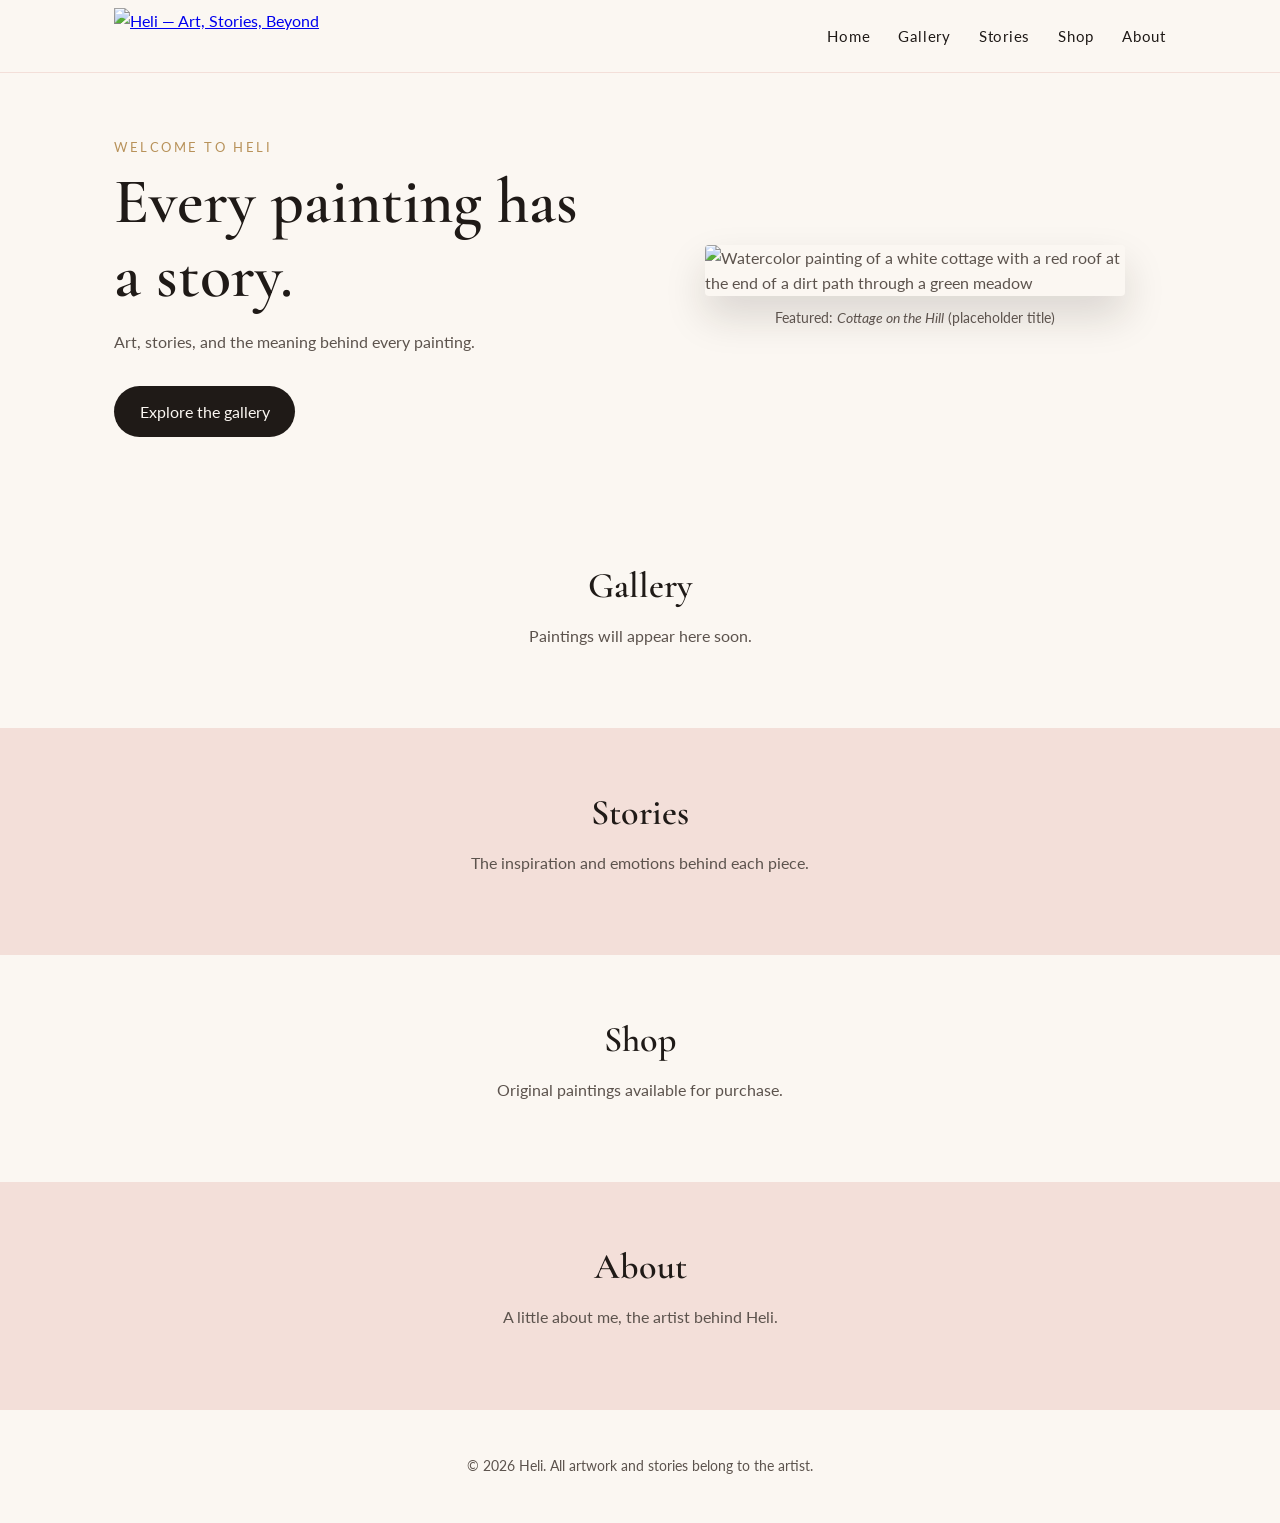
==== index.html @ 149f7188 "Day 2: organize structure, link CSS/JS, build homepage skeleton" ====
<!DOCTYPE html>
<html lang="en">
<head>
    <meta charset="UTF-8"> <!-- support for special characters -->
    <meta name="viewport" content="width=device-width, initial-scale=1.0"> <!-- helps the page fit mobile screens correctly -->
    <meta name="description" content="Heli — a personal art portfolio where every painting has a story.">
    <title>Heli | Art, Stories & Beyond</title>

    <!-- Fonts: an elegant serif for headings (matches the logo), a clean sans-serif for body text -->
    <link rel="preconnect" href="https://fonts.googleapis.com">
    <link rel="preconnect" href="https://fonts.gstatic.com" crossorigin>
    <link href="https://fonts.googleapis.com/css2?family=Cormorant+Garamond:ital,wght@0,500;0,600;1,500&family=Lato:wght@400;700&display=swap" rel="stylesheet">

    <!-- Our own styles. The path is relative to THIS file: index.html → css/style.css -->
    <link rel="stylesheet" href="css/style.css">
</head>
<body>

    <!-- HEADER: the bar at the top with the logo and the navigation links -->
    <header class="site-header">
        <nav class="nav">
            <a href="#home" class="nav-logo">
                <img src="images/heli-logo.png" alt="Heli — Art, Stories, Beyond">
            </a>
            <ul class="nav-links">
                <li><a href="#home">Home</a></li>
                <li><a href="#gallery">Gallery</a></li>
                <li><a href="#stories">Stories</a></li>
                <li><a href="#shop">Shop</a></li>
                <li><a href="#about">About</a></li>
            </ul>
        </nav>
    </header>

    <!-- MAIN: everything that is the actual content of the page -->
    <main>

        <!-- HERO: the first thing visitors see. id="home" is what the "Home" link (#home) jumps to -->
        <section id="home" class="hero">
            <div class="hero-text">
                <p class="eyebrow">Welcome to Heli</p>
                <!-- Only ONE h1 per page: it tells browsers and search engines what the page is about -->
                <h1>Every painting has a story.</h1>
                <p>
                    Art, stories, and the meaning behind every painting.
                    <!-- TODO: write a sentence or two in your own voice about your featured painting -->
                </p>
                <a href="#gallery" class="button">Explore the gallery</a>
            </div>
            <figure class="hero-art">
                <img src="images/sample-painting.jpg" alt="Watercolor painting of a white cottage with a red roof at the end of a dirt path through a green meadow">
                <figcaption>Featured: <em>Cottage on the Hill</em> (placeholder title)</figcaption>
            </figure>
        </section>

        <!-- The sections below are placeholders so every nav link has somewhere to go.
             We will fill each one in on later days. -->

        <section id="gallery" class="section">
            <h2>Gallery</h2>
            <p>Paintings will appear here soon.</p>
        </section>

        <section id="stories" class="section section-alt">
            <h2>Stories</h2>
            <p>The inspiration and emotions behind each piece.</p>
        </section>

        <section id="shop" class="section">
            <h2>Shop</h2>
            <p>Original paintings available for purchase.</p>
        </section>

        <section id="about" class="section section-alt">
            <h2>About</h2>
            <p>A little about me, the artist behind Heli.</p>
        </section>

    </main>

    <!-- FOOTER: the bottom of every page -->
    <footer class="site-footer">
        <!-- The year is filled in by js/script.js, so you never have to update it by hand -->
        <p>&copy; <span id="year"></span> Heli. All artwork and stories belong to the artist.</p>
    </footer>

    <!-- The script goes at the END of body, so all the HTML above exists before the JavaScript runs -->
    <script src="js/script.js"></script>
</body>
</html>
---- css/style.css ----
/* ==========================================================
   Main stylesheet
   Read top to bottom: variables → reset → layout pieces
   ========================================================== */


/* ---------- 1. Design tokens (CSS variables) ----------
   Colors are taken from the logo. Define them ONCE here and
   reuse them with var(--name). Change one value → whole site updates. */
   :root {
    --cream:     #fbf7f2;   /* page background, like watercolor paper */
    --blush:     #f3dfd9;   /* soft pink from the dress */
    --gold:      #b8925a;   /* the little star */
    --ink:       #1f1a17;   /* the "Heli" lettering */
    --ink-soft:  #5c534d;   /* body text, a bit lighter than headings */

    --font-heading: "Cormorant Garamond", Georgia, serif;
    --font-body:    "Lato", Arial, sans-serif;

    --max-width: 1100px;    /* content never gets wider than this */
}


/* ---------- 2. Small reset ----------
   Browsers add their own default spacing; we remove the bits that get in the way. */
*,
*::before,
*::after {
    box-sizing: border-box;  /* width now INCLUDES padding + border: much easier to reason about */
}

html {
    scroll-behavior: smooth; /* nav links glide to their section instead of jumping */
}

body {
    margin: 0;
    background-color: var(--cream);
    color: var(--ink-soft);
    font-family: var(--font-body);
    line-height: 1.6;
}

img {
    max-width: 100%;         /* images never overflow their container */
    display: block;
}

h1, h2 {
    font-family: var(--font-heading);
    color: var(--ink);
    font-weight: 600;
    line-height: 1.15;
}


/* ---------- 3. Header & navigation ---------- */
.site-header {
    position: sticky;        /* stays at the top while you scroll */
    top: 0;
    z-index: 10;             /* sits above the page content */
    background-color: rgba(251, 247, 242, 0.92); /* cream, slightly see-through */
    border-bottom: 1px solid var(--blush);
}

.nav {
    max-width: var(--max-width);
    margin: 0 auto;          /* "auto" left/right = centered */
    padding: 0.5rem 1.5rem;
    display: flex;           /* put logo and links in one row */
    align-items: center;
    justify-content: space-between; /* logo on the left, links on the right */
}

.nav-logo img {
    height: 56px;
    width: auto;
}

.nav-links {
    list-style: none;        /* remove the bullet points */
    margin: 0;
    padding: 0;
    display: flex;
    gap: 1.75rem;
}

.nav-links a {
    color: var(--ink);
    text-decoration: none;
    font-size: 0.95rem;
    letter-spacing: 0.05em;
    padding-bottom: 2px;
    border-bottom: 1px solid transparent;
    transition: border-color 0.2s, color 0.2s;
}

.nav-links a:hover,
.nav-links a:focus-visible {
    color: var(--gold);
    border-color: var(--gold);
}


/* ---------- 4. Hero ---------- */
.hero {
    max-width: var(--max-width);
    margin: 0 auto;
    padding: 4rem 1.5rem;
    display: grid;
    grid-template-columns: 1fr 1fr; /* two equal columns: text | painting */
    gap: 3rem;
    align-items: center;
}

.eyebrow {                   /* the small label above the big heading */
    text-transform: uppercase;
    letter-spacing: 0.2em;
    font-size: 0.8rem;
    color: var(--gold);
    margin: 0;
}

.hero h1 {
    font-size: clamp(2.5rem, 5vw, 4rem); /* grows with the screen, but stays between 2.5rem and 4rem */
    margin: 0.5rem 0 1rem;
}

.button {
    display: inline-block;
    margin-top: 1rem;
    padding: 0.8rem 1.6rem;
    background-color: var(--ink);
    color: var(--cream);
    text-decoration: none;
    border-radius: 999px;    /* fully rounded "pill" shape */
    transition: background-color 0.2s;
}

.button:hover,
.button:focus-visible {
    background-color: var(--gold);
}

.hero-art {
    margin: 0;
}

.hero-art img {
    width: 100%;
    max-width: 420px;
    margin: 0 auto;
    border-radius: 4px;
    box-shadow: 0 20px 40px rgba(31, 26, 23, 0.15); /* soft shadow so the painting "lifts" off the page */
}

.hero-art figcaption {
    text-align: center;
    margin-top: 0.75rem;
    font-size: 0.85rem;
}


/* ---------- 5. Placeholder sections ---------- */
.section {
    padding: 4rem 1.5rem;
    text-align: center;
    scroll-margin-top: 80px; /* stops the sticky header from covering the heading after a nav click */
}

.section-alt {
    background-color: var(--blush);
}

.section h2 {
    font-size: 2.25rem;
    margin: 0 0 0.5rem;
}


/* ---------- 6. Footer ---------- */
.site-footer {
    text-align: center;
    padding: 2rem 1.5rem;
    font-size: 0.85rem;
    border-top: 1px solid var(--blush);
}


/* ---------- 7. Responsive: small screens ----------
   Everything above is the desktop layout. These rules only apply
   when the screen is 768px wide or less (tablets and phones). */
@media (max-width: 768px) {
    .nav {
        flex-direction: column; /* stack logo above links */
        gap: 0.5rem;
    }

    .nav-links {
        gap: 1rem;
        flex-wrap: wrap;
        justify-content: center;
    }

    .hero {
        grid-template-columns: 1fr; /* one column: text, then painting */
        text-align: center;
        padding-top: 2rem;
    }
}
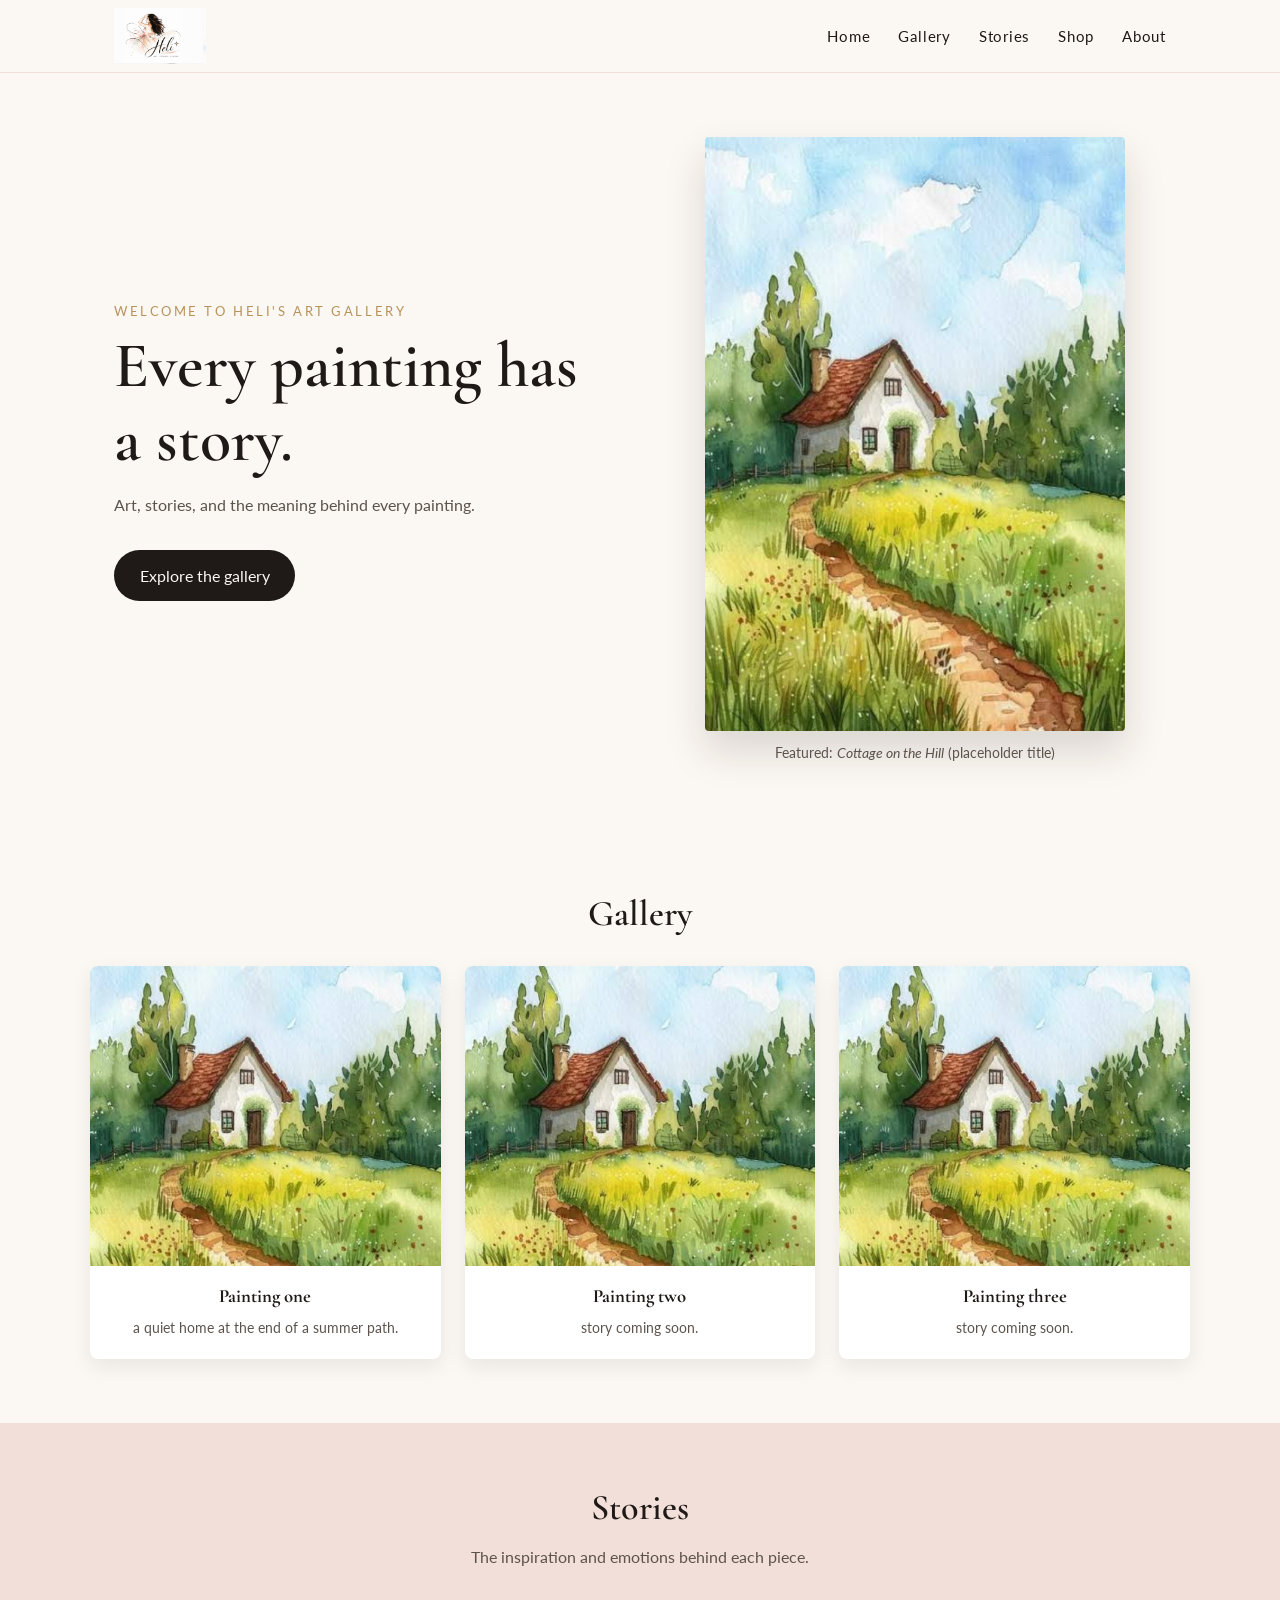
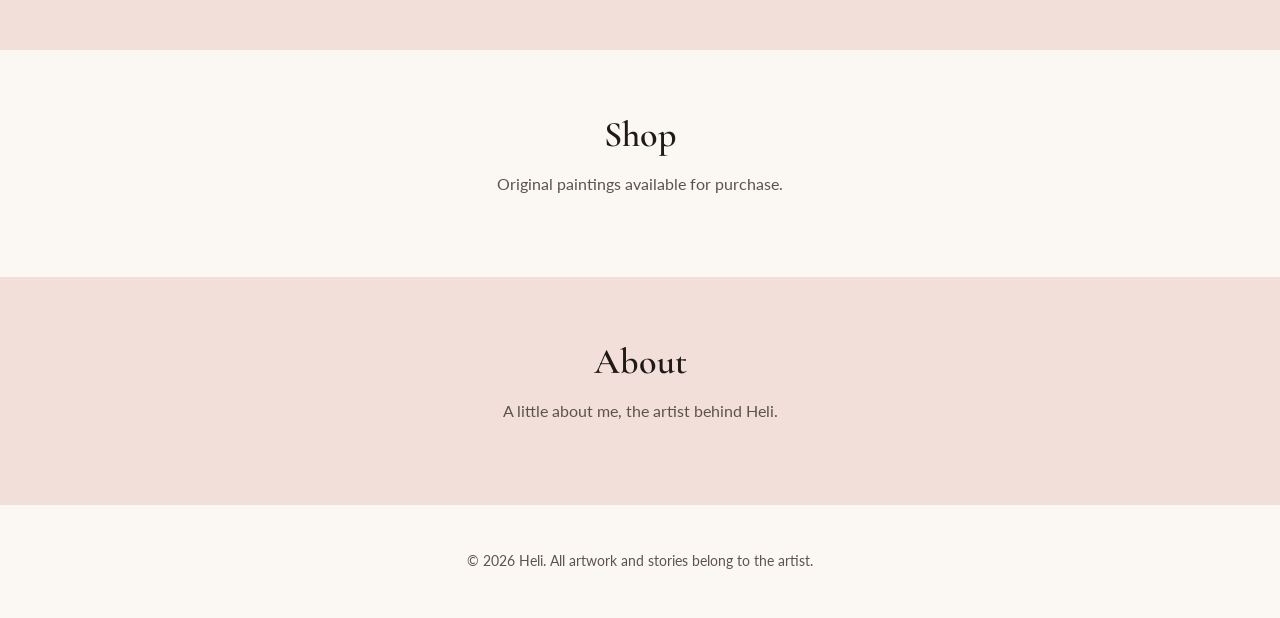
==== commit 103aaffe: "Day:3: add gallery grid, fix image names" ====
--- a/index.html
+++ b/index.html
@@ -38,7 +38,7 @@
         <!-- HERO: the first thing visitors see. id="home" is what the "Home" link (#home) jumps to -->
         <section id="home" class="hero">
             <div class="hero-text">
-                <p class="eyebrow">Welcome to Heli</p>
+                <p class="eyebrow">Welcome to Heli's Art Gallery</p>
                 <!-- Only ONE h1 per page: it tells browsers and search engines what the page is about -->
                 <h1>Every painting has a story.</h1>
                 <p>
@@ -58,7 +58,25 @@
 
         <section id="gallery" class="section">
             <h2>Gallery</h2>
-            <p>Paintings will appear here soon.</p>
+            <div class = "gallery-grid">
+
+                <artcile class = "art-card">
+                    <img src="images/sample-painting.jpg" alt="Cottage in a meadow">
+                    <h3>Painting one </h3>
+                    <p> a quiet home at the end of a summer path. </p>
+                </artcile>
+
+                <article class = "art-card">
+                    <img src="images/sample-painting.jpg" alt="Cottage in a meadow">
+                    <h3> Painting two </h3>
+                    <p>  story coming soon. </p>
+                </article>
+
+                <artcile class = "art-card">
+                    <img src="images/sample-painting.jpg" alt="Cottage in a meadow">
+                    <h3> Painting three </h3>
+                    <p>  story coming soon. </p>
+            </div>
         </section>
 
         <section id="stories" class="section section-alt">
--- a/css/style.css
+++ b/css/style.css
@@ -207,4 +207,42 @@
         text-align: center;
         padding-top: 2rem;
     }
+}
+
+/* -------------- Gallery -------------- */
+.gallery-grid {
+    display: grid;
+    grid-template-columns: repeat(auto-fit, minmax(250px, 1fr));
+    gap: 1.5rem;
+    max-width: var(--max-width);
+    margin: 2rem auto 0;
+}
+
+.art-card {
+    background: white;
+    border-radius: 8px;
+    overflow: hidden;
+    box-shadow: 0 8px 20px rgba(31, 26, 23, 0.08);
+    transition: transform 0.3s;
+}
+
+.art-card:hover {
+    transform: translateY(-6px);
+}
+
+.art-card img {
+    width: 100%;
+    height: 300px;
+    object-fit: cover;
+}
+
+.art-card h3 {
+    font-family: var(--font-heading);
+    color: var(--ink);
+    margin: 1rem 1rem 0.25rem;
+}
+
+.art-card p {
+    margin: 0 1rem 1.25rem;
+    font-size: 0.9rem;
 }
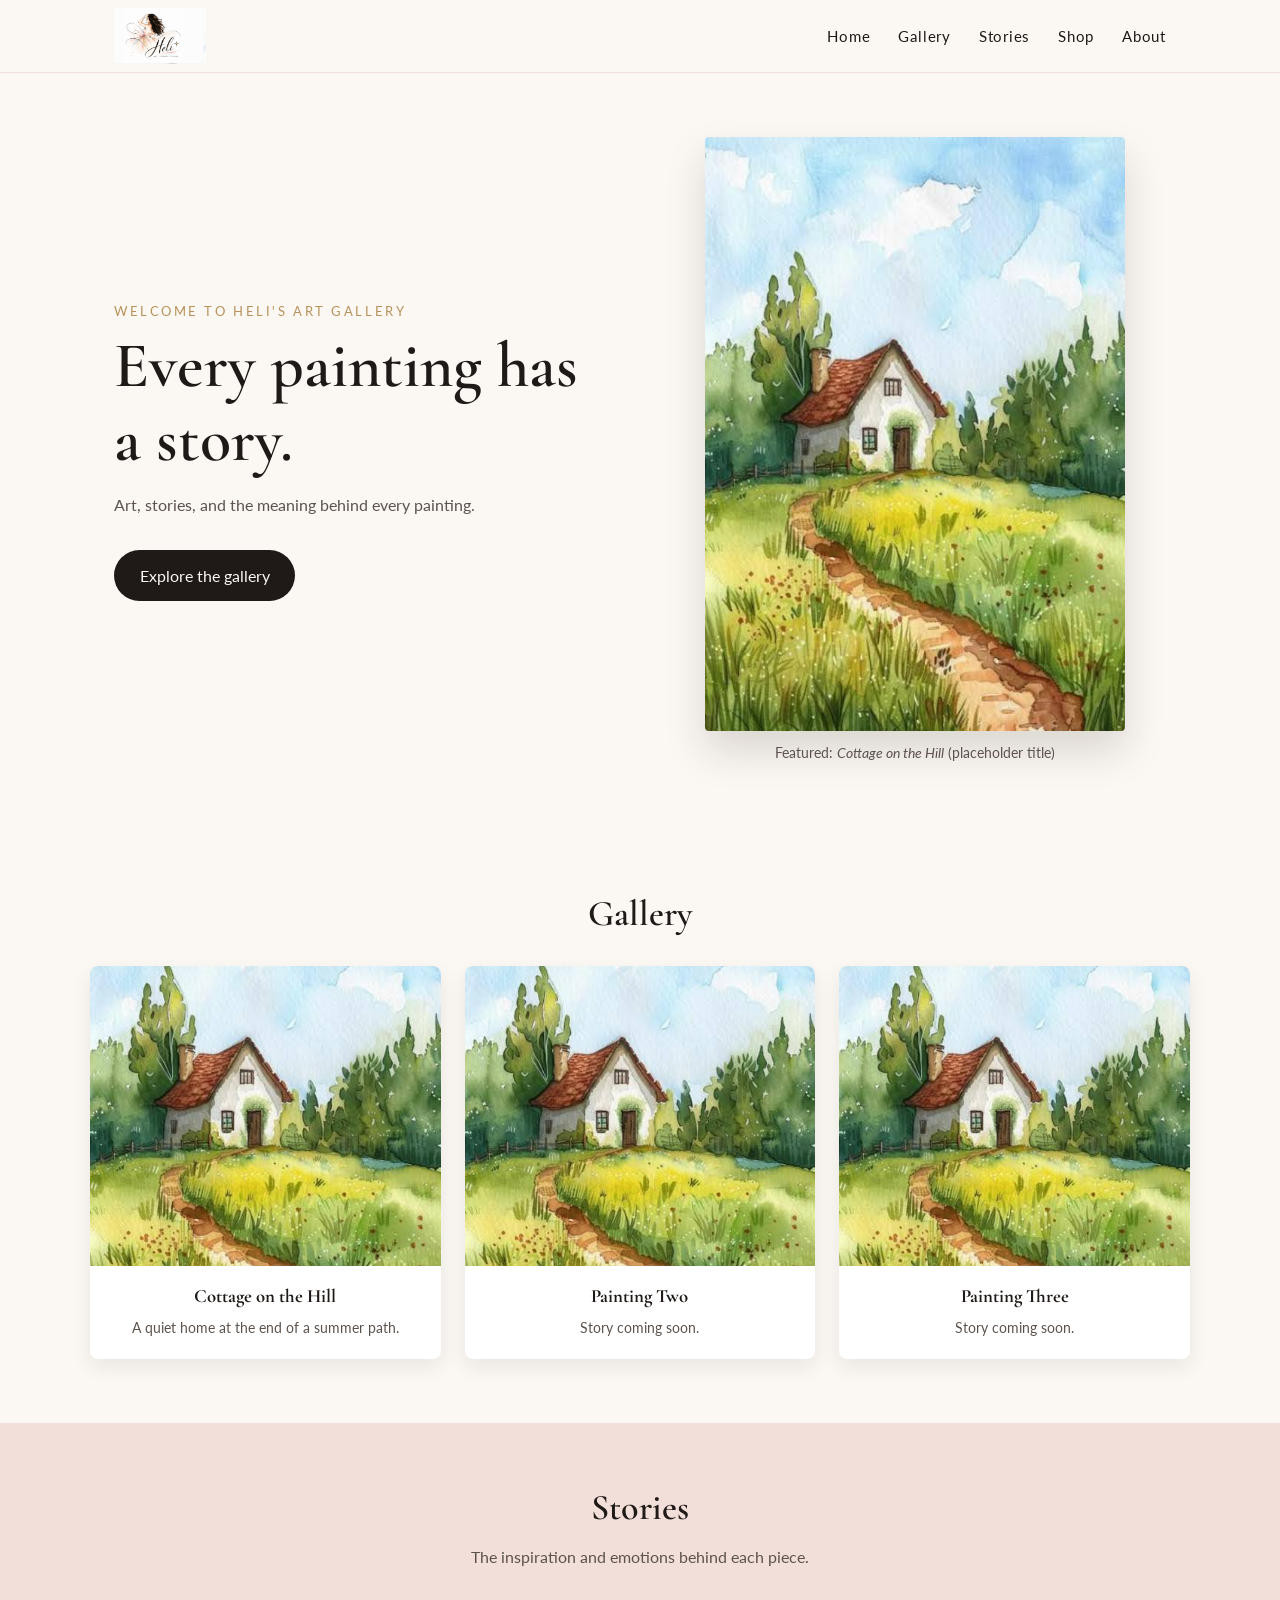
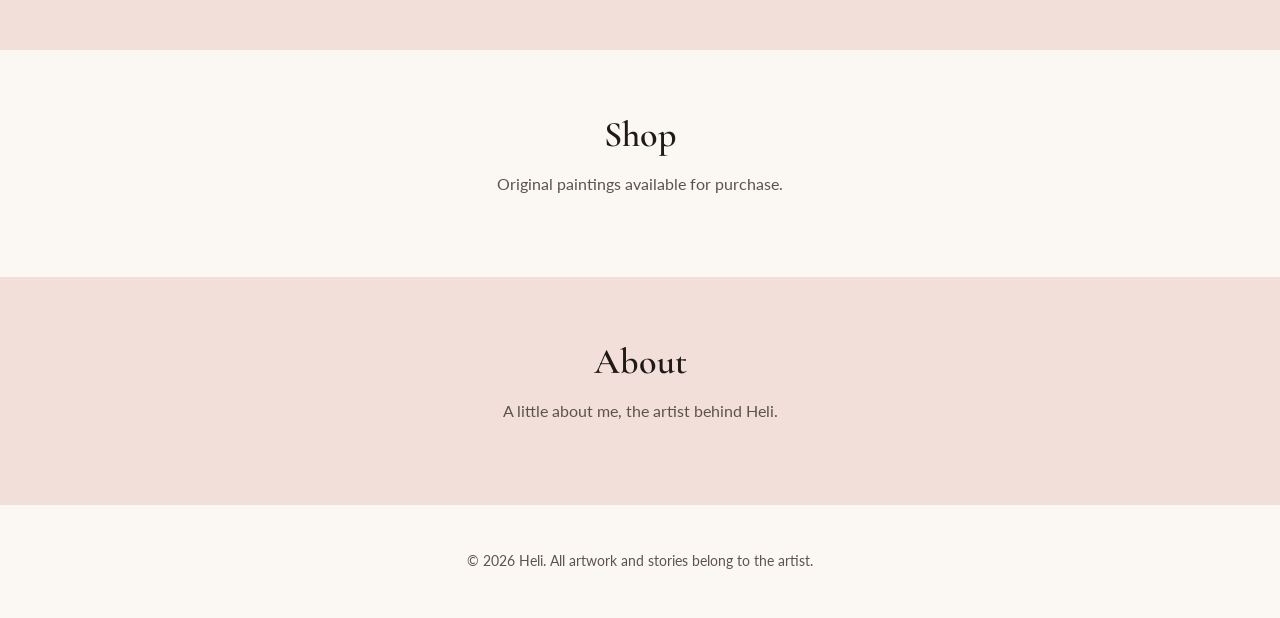
==== commit 10da3d80: "Day 4: build gallery cards from a JavaScript list" ====
--- a/index.html
+++ b/index.html
@@ -55,30 +55,11 @@
 
         <!-- The sections below are placeholders so every nav link has somewhere to go.
              We will fill each one in on later days. -->
-
         <section id="gallery" class="section">
             <h2>Gallery</h2>
-            <div class = "gallery-grid">
-
-                <artcile class = "art-card">
-                    <img src="images/sample-painting.jpg" alt="Cottage in a meadow">
-                    <h3>Painting one </h3>
-                    <p> a quiet home at the end of a summer path. </p>
-                </artcile>
-
-                <article class = "art-card">
-                    <img src="images/sample-painting.jpg" alt="Cottage in a meadow">
-                    <h3> Painting two </h3>
-                    <p>  story coming soon. </p>
-                </article>
-
-                <artcile class = "art-card">
-                    <img src="images/sample-painting.jpg" alt="Cottage in a meadow">
-                    <h3> Painting three </h3>
-                    <p>  story coming soon. </p>
-            </div>
-        </section>
-
+            <div class="gallery-grid"></div>
+        </section>    
+      
         <section id="stories" class="section section-alt">
             <h2>Stories</h2>
             <p>The inspiration and emotions behind each piece.</p>
